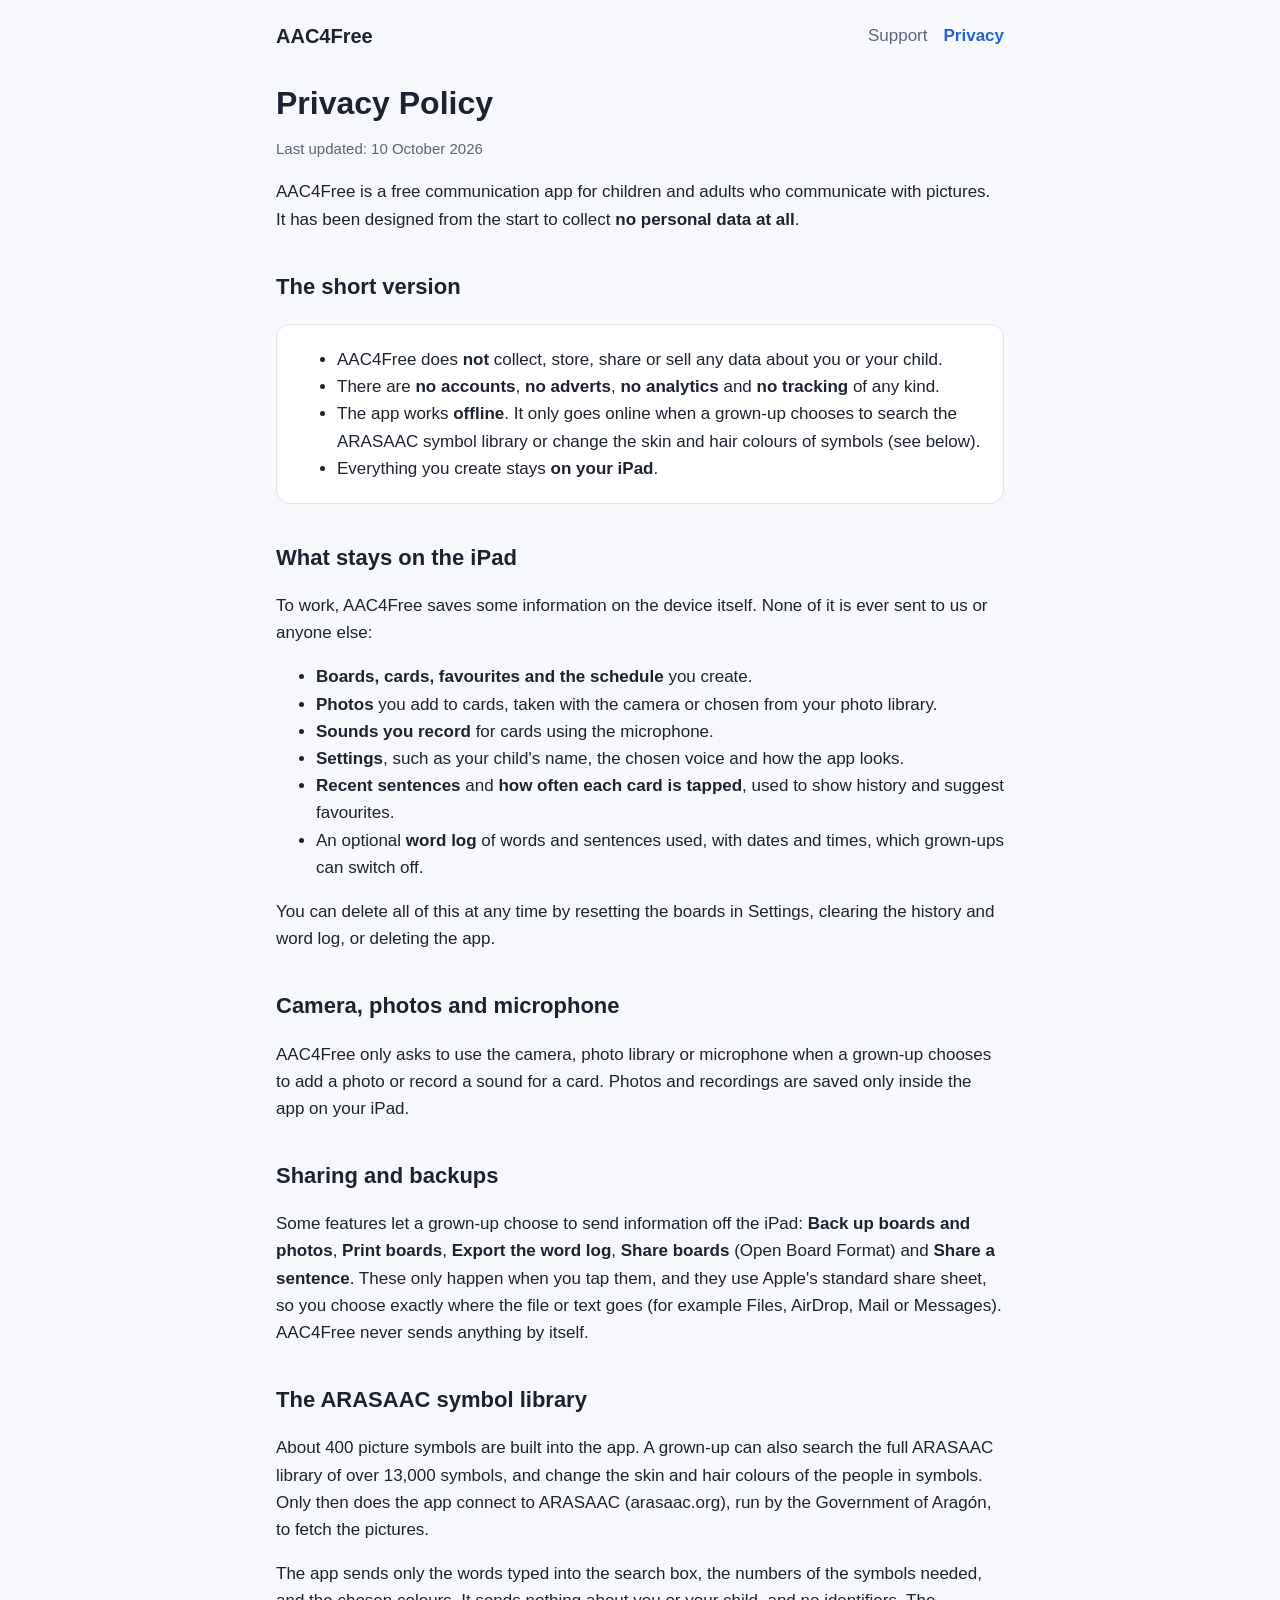
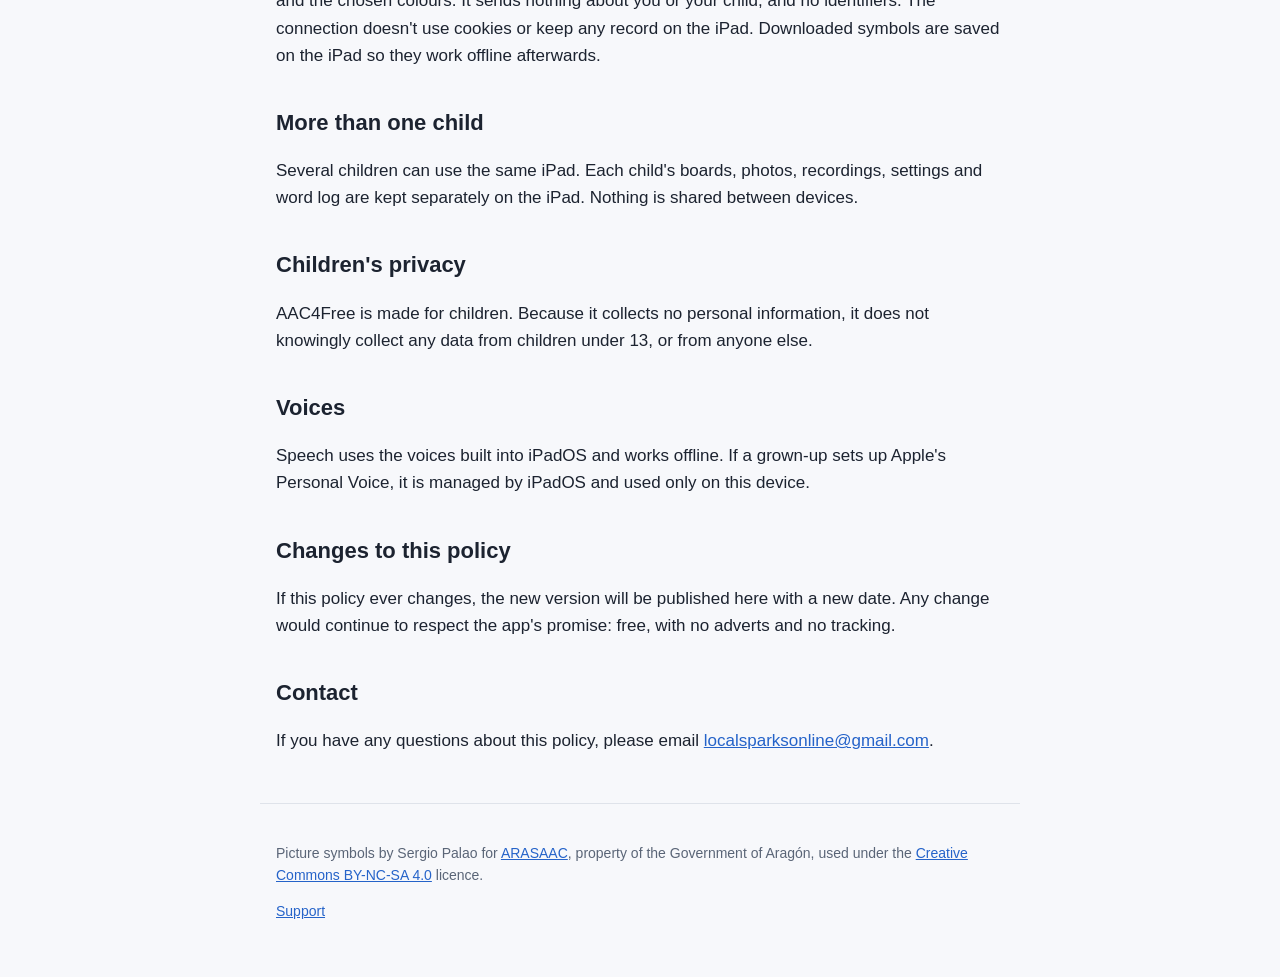
==== privacy.html @ 117a1a6a "Add AAC4Free support page and privacy policy Co-Authored-By: Claude Opus 5.5 <noreply@anthropic.com>" ====
<!doctype html>
<html lang="en-GB">
<head>
<meta charset="utf-8">
<meta name="viewport" content="width=device-width, initial-scale=1">
<title>AAC4Free – Privacy Policy</title>
<meta name="description" content="AAC4Free collects no personal data at all.">
<link rel="stylesheet" href="style.css">
</head>
<body>
<header>
  <a class="brand" href="./">AAC4Free</a>
  <nav><a href="./">Support</a><a href="privacy.html" aria-current="page">Privacy</a></nav>
</header>
<main>
  <h1>Privacy Policy</h1>
  <p class="updated">Last updated: 10 October 2026</p>
  <p>AAC4Free is a free communication app for children and adults who communicate with pictures. It has been designed from the start to collect <strong>no personal data at all</strong>.</p>

  <h2>The short version</h2>
  <div class="card">
    <ul>
      <li>AAC4Free does <strong>not</strong> collect, store, share or sell any data about you or your child.</li>
      <li>There are <strong>no accounts</strong>, <strong>no adverts</strong>, <strong>no analytics</strong> and <strong>no tracking</strong> of any kind.</li>
      <li>The app works <strong>offline</strong>. It only goes online when a grown-up chooses to search the ARASAAC symbol library or change the skin and hair colours of symbols (see below).</li>
      <li>Everything you create stays <strong>on your iPad</strong>.</li>
    </ul>
  </div>

  <h2>What stays on the iPad</h2>
  <p>To work, AAC4Free saves some information on the device itself. None of it is ever sent to us or anyone else:</p>
  <ul>
    <li><strong>Boards, cards, favourites and the schedule</strong> you create.</li>
    <li><strong>Photos</strong> you add to cards, taken with the camera or chosen from your photo library.</li>
    <li><strong>Sounds you record</strong> for cards using the microphone.</li>
    <li><strong>Settings</strong>, such as your child's name, the chosen voice and how the app looks.</li>
    <li><strong>Recent sentences</strong> and <strong>how often each card is tapped</strong>, used to show history and suggest favourites.</li>
    <li>An optional <strong>word log</strong> of words and sentences used, with dates and times, which grown-ups can switch off.</li>
  </ul>
  <p>You can delete all of this at any time by resetting the boards in Settings, clearing the history and word log, or deleting the app.</p>

  <h2>Camera, photos and microphone</h2>
  <p>AAC4Free only asks to use the camera, photo library or microphone when a grown-up chooses to add a photo or record a sound for a card. Photos and recordings are saved only inside the app on your iPad.</p>

  <h2>Sharing and backups</h2>
  <p>Some features let a grown-up choose to send information off the iPad: <strong>Back up boards and photos</strong>, <strong>Print boards</strong>, <strong>Export the word log</strong>, <strong>Share boards</strong> (Open Board Format) and <strong>Share a sentence</strong>. These only happen when you tap them, and they use Apple's standard share sheet, so you choose exactly where the file or text goes (for example Files, AirDrop, Mail or Messages). AAC4Free never sends anything by itself.</p>

  <h2>The ARASAAC symbol library</h2>
  <p>About 400 picture symbols are built into the app. A grown-up can also search the full ARASAAC library of over 13,000 symbols, and change the skin and hair colours of the people in symbols. Only then does the app connect to ARASAAC (arasaac.org), run by the Government of Aragón, to fetch the pictures.</p>
  <p>The app sends only the words typed into the search box, the numbers of the symbols needed, and the chosen colours. It sends nothing about you or your child, and no identifiers. The connection doesn't use cookies or keep any record on the iPad. Downloaded symbols are saved on the iPad so they work offline afterwards.</p>

  <h2>More than one child</h2>
  <p>Several children can use the same iPad. Each child's boards, photos, recordings, settings and word log are kept separately on the iPad. Nothing is shared between devices.</p>

  <h2>Children's privacy</h2>
  <p>AAC4Free is made for children. Because it collects no personal information, it does not knowingly collect any data from children under 13, or from anyone else.</p>

  <h2>Voices</h2>
  <p>Speech uses the voices built into iPadOS and works offline. If a grown-up sets up Apple's Personal Voice, it is managed by iPadOS and used only on this device.</p>

  <h2>Changes to this policy</h2>
  <p>If this policy ever changes, the new version will be published here with a new date. Any change would continue to respect the app's promise: free, with no adverts and no tracking.</p>

  <h2>Contact</h2>
  <p>If you have any questions about this policy, please email <a href="mailto:localsparksonline@gmail.com?subject=AAC4Free%20privacy">localsparksonline@gmail.com</a>.</p>
</main>
<footer>
  <p>Picture symbols by Sergio Palao for <a href="https://arasaac.org">ARASAAC</a>, property of the Government of Aragón, used under the <a href="https://creativecommons.org/licenses/by-nc-sa/4.0/">Creative Commons BY-NC-SA 4.0</a> licence.</p>
  <p><a href="./">Support</a></p>
</footer>
</body>
</html>
---- style.css ----
:root {
  --bg: #f7f8fb;
  --surface: #ffffff;
  --text: #1c2330;
  --muted: #5a6577;
  --accent: #2563c9;
  --border: #dfe3ea;
}
@media (prefers-color-scheme: dark) {
  :root {
    --bg: #12161d;
    --surface: #1b212b;
    --text: #e8ecf2;
    --muted: #a3adbd;
    --accent: #7aa7ff;
    --border: #2c3442;
  }
}
* { box-sizing: border-box; }
body {
  margin: 0;
  background: var(--bg);
  color: var(--text);
  font: 17px/1.6 -apple-system, BlinkMacSystemFont, "Segoe UI", Roboto, sans-serif;
}
header, main, footer { max-width: 760px; margin: 0 auto; padding: 0 16px; }
header { padding-top: 20px; display: flex; gap: 20px; align-items: center; flex-wrap: wrap; }
header .brand { font-weight: 700; font-size: 20px; color: var(--text); text-decoration: none; margin-right: auto; }
header nav a { color: var(--muted); text-decoration: none; margin-left: 16px; }
header nav a[aria-current="page"] { color: var(--accent); font-weight: 600; }
h1 { font-size: 32px; line-height: 1.2; margin: 32px 0 8px; }
h2 { font-size: 22px; margin: 36px 0 8px; }
a { color: var(--accent); }
img { max-width: 100%; height: auto; border-radius: 12px; display: block; }
.lead { font-size: 19px; color: var(--muted); margin-top: 0; }
.card { background: var(--surface); border: 1px solid var(--border); border-radius: 14px; padding: 4px 20px; margin: 20px 0; }
.updated { color: var(--muted); font-size: 15px; }
table { width: 100%; border-collapse: collapse; font-size: 16px; }
td { padding: 8px 4px; border-bottom: 1px solid var(--border); vertical-align: top; }
td:first-child { width: 45%; }
footer { color: var(--muted); font-size: 14px; padding-top: 24px; padding-bottom: 40px; border-top: 1px solid var(--border); margin-top: 48px; }
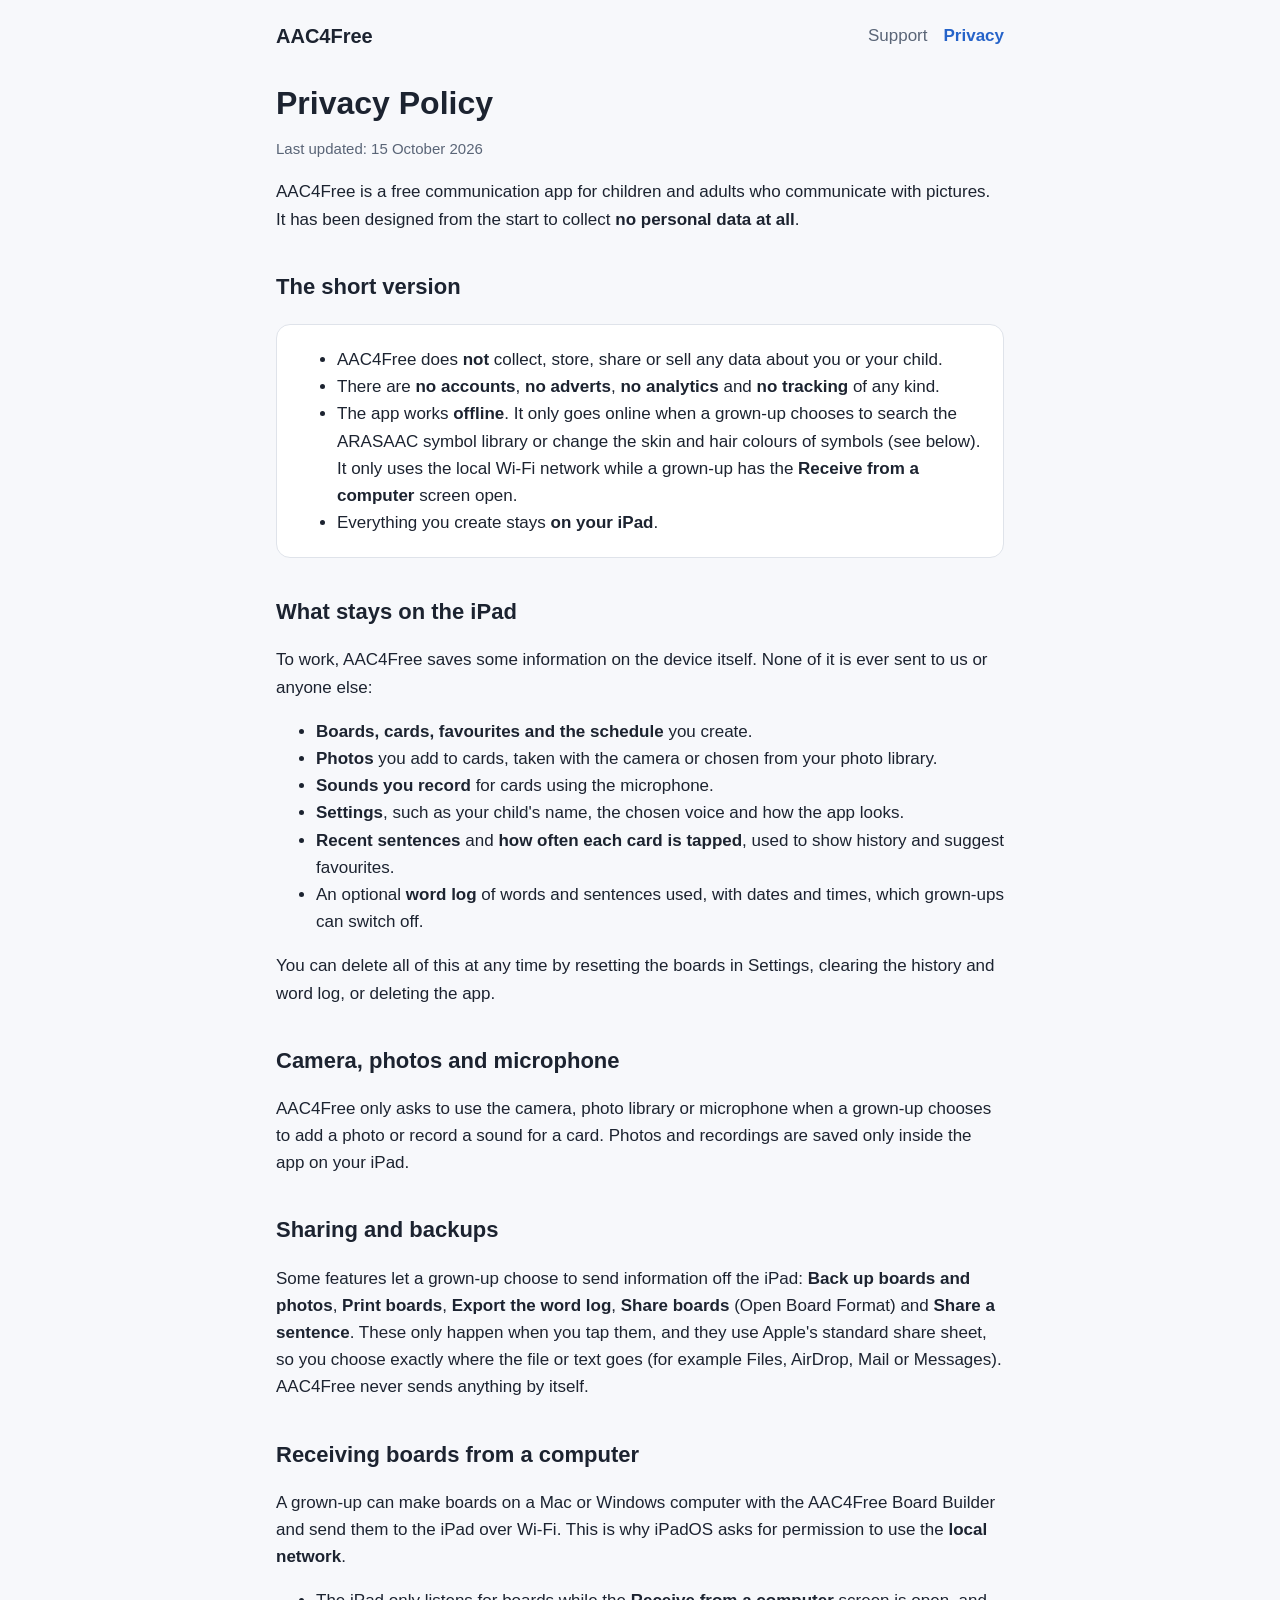
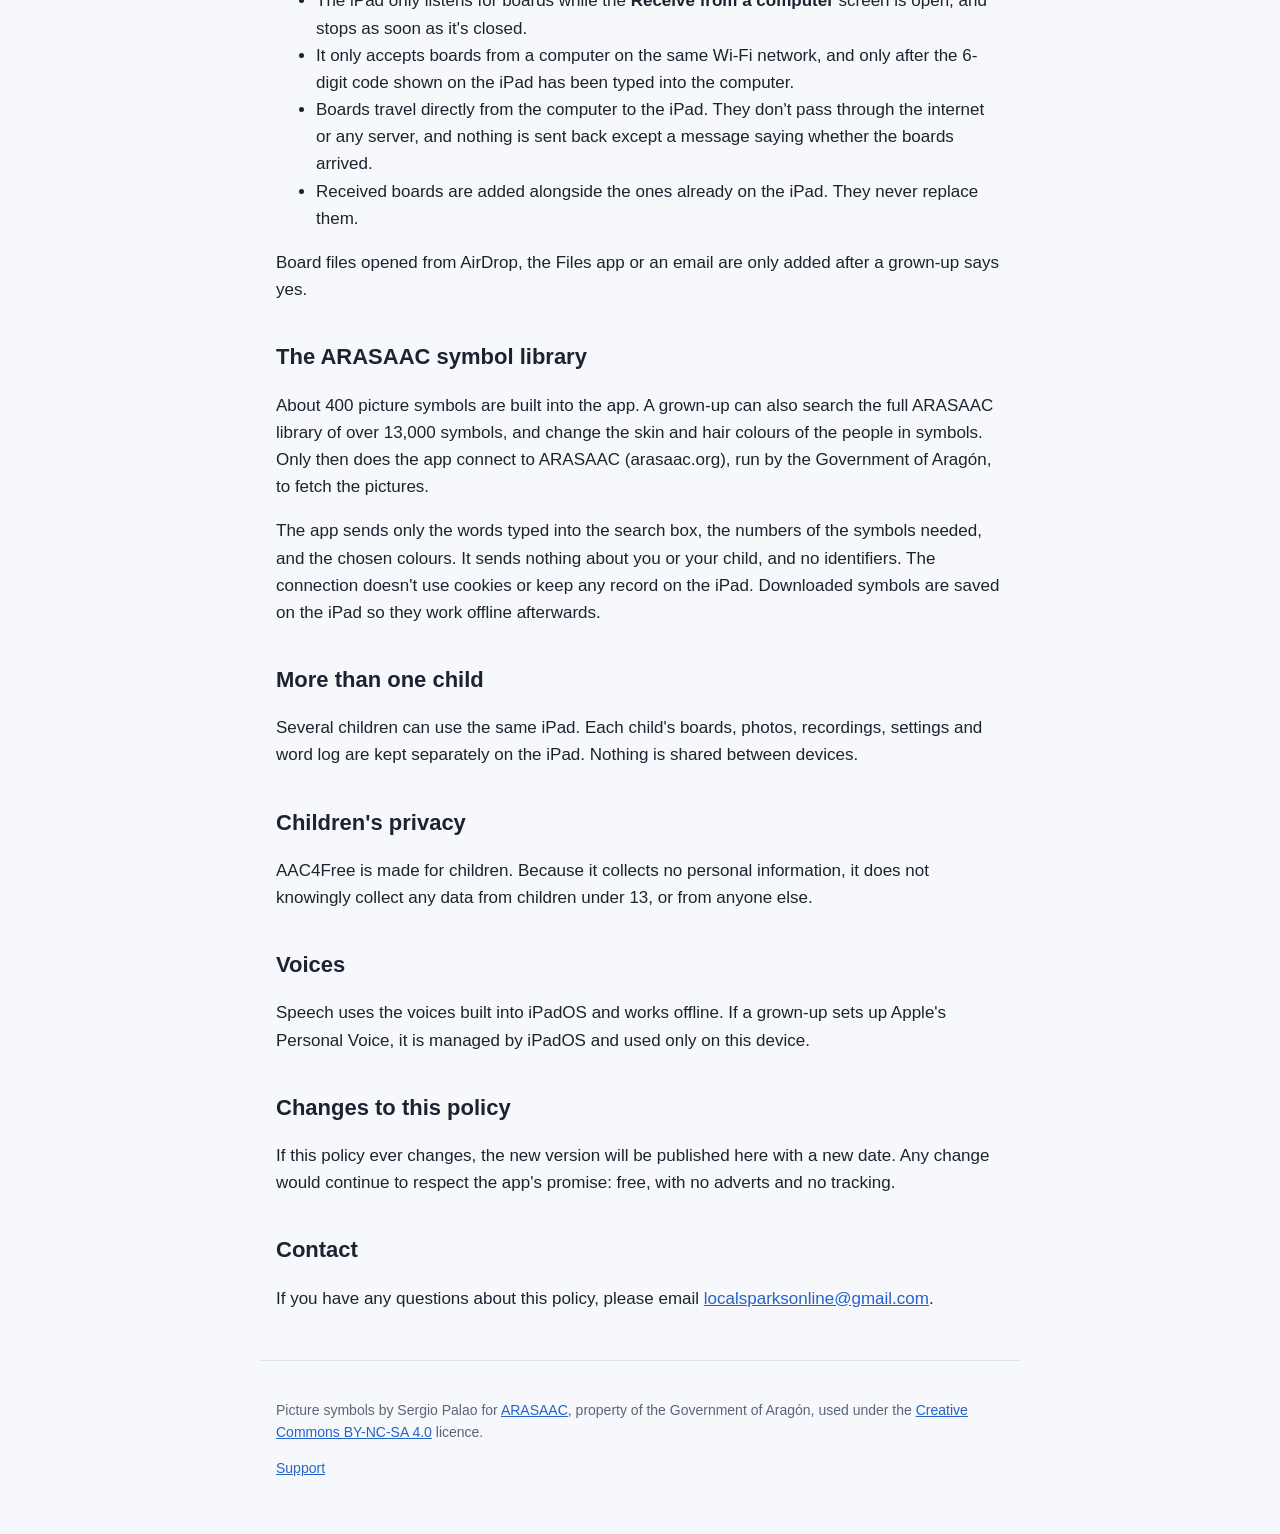
==== commit 12e61abd: "Explain receiving boards from a computer over Wi-Fi Co-Authored-By: Claude Opus 5.5 <noreply@anthrop" ====
--- a/privacy.html
+++ b/privacy.html
@@ -14,7 +14,7 @@
 </header>
 <main>
   <h1>Privacy Policy</h1>
-  <p class="updated">Last updated: 10 October 2026</p>
+  <p class="updated">Last updated: 15 October 2026</p>
   <p>AAC4Free is a free communication app for children and adults who communicate with pictures. It has been designed from the start to collect <strong>no personal data at all</strong>.</p>
 
   <h2>The short version</h2>
@@ -22,7 +22,7 @@
     <ul>
       <li>AAC4Free does <strong>not</strong> collect, store, share or sell any data about you or your child.</li>
       <li>There are <strong>no accounts</strong>, <strong>no adverts</strong>, <strong>no analytics</strong> and <strong>no tracking</strong> of any kind.</li>
-      <li>The app works <strong>offline</strong>. It only goes online when a grown-up chooses to search the ARASAAC symbol library or change the skin and hair colours of symbols (see below).</li>
+      <li>The app works <strong>offline</strong>. It only goes online when a grown-up chooses to search the ARASAAC symbol library or change the skin and hair colours of symbols (see below). It only uses the local Wi-Fi network while a grown-up has the <strong>Receive from a computer</strong> screen open.</li>
       <li>Everything you create stays <strong>on your iPad</strong>.</li>
     </ul>
   </div>
@@ -44,6 +44,16 @@
 
   <h2>Sharing and backups</h2>
   <p>Some features let a grown-up choose to send information off the iPad: <strong>Back up boards and photos</strong>, <strong>Print boards</strong>, <strong>Export the word log</strong>, <strong>Share boards</strong> (Open Board Format) and <strong>Share a sentence</strong>. These only happen when you tap them, and they use Apple's standard share sheet, so you choose exactly where the file or text goes (for example Files, AirDrop, Mail or Messages). AAC4Free never sends anything by itself.</p>
+
+  <h2>Receiving boards from a computer</h2>
+  <p>A grown-up can make boards on a Mac or Windows computer with the AAC4Free Board Builder and send them to the iPad over Wi-Fi. This is why iPadOS asks for permission to use the <strong>local network</strong>.</p>
+  <ul>
+    <li>The iPad only listens for boards while the <strong>Receive from a computer</strong> screen is open, and stops as soon as it's closed.</li>
+    <li>It only accepts boards from a computer on the same Wi-Fi network, and only after the 6-digit code shown on the iPad has been typed into the computer.</li>
+    <li>Boards travel directly from the computer to the iPad. They don't pass through the internet or any server, and nothing is sent back except a message saying whether the boards arrived.</li>
+    <li>Received boards are added alongside the ones already on the iPad. They never replace them.</li>
+  </ul>
+  <p>Board files opened from AirDrop, the Files app or an email are only added after a grown-up says yes.</p>
 
   <h2>The ARASAAC symbol library</h2>
   <p>About 400 picture symbols are built into the app. A grown-up can also search the full ARASAAC library of over 13,000 symbols, and change the skin and hair colours of the people in symbols. Only then does the app connect to ARASAAC (arasaac.org), run by the Government of Aragón, to fetch the pictures.</p>
